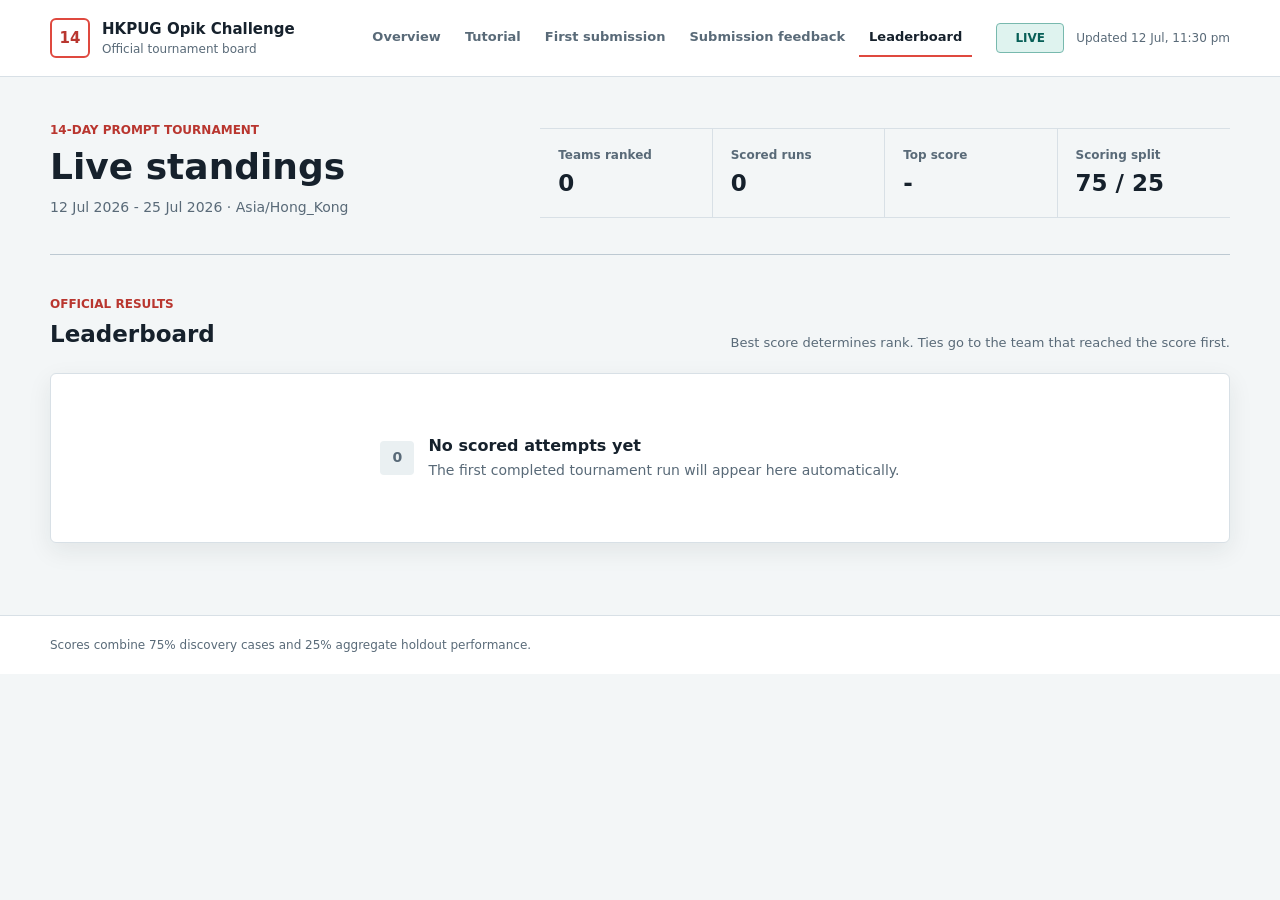
==== .github/tournament/dashboard/leaderboard/index.html @ 1b072b36 "Initial organizer snapshot" ====
<!doctype html>
<html lang="en">
  <head>
    <meta charset="utf-8">
    <meta name="viewport" content="width=device-width, initial-scale=1">
    <meta name="description" content="Official scores for the HKPUG Opik 14-Day Challenge.">
    <title>HKPUG Opik Challenge | Standings</title>
    <link rel="icon" href="data:,">
    <link rel="stylesheet" href="../styles.css">
    <script src="app.js?v=10" defer></script>
  </head>
  <body>
    <a class="skip-link" href="#main-content">Skip to standings</a>

    <header class="site-header">
      <div class="header-inner">
        <a class="brand" href="../" aria-label="HKPUG Opik Challenge manual">
          <span class="brand-mark" aria-hidden="true">14</span>
          <span>
            <strong>HKPUG Opik Challenge</strong>
            <small>Official tournament board</small>
          </span>
        </a>
        <div class="header-actions">
          <nav class="site-nav" aria-label="Challenge pages">
            <a href="../">Overview</a>
            <a href="../tutorial/">Tutorial</a>
            <a href="../start/">First submission</a>
            <a href="../submission-feedback/">Submission feedback</a>
            <a href="./" aria-current="page">Leaderboard</a>
          </nav>
          <div class="header-state">
            <span id="challenge-status" class="status-badge" role="status">Loading</span>
            <span id="last-updated" class="updated-at">Fetching scores...</span>
          </div>
        </div>
      </div>
    </header>

    <main id="main-content" class="page-shell" tabindex="-1">
      <section class="challenge-overview" aria-labelledby="page-title">
        <div class="title-block">
          <p class="eyebrow">14-day prompt tournament</p>
          <h1 id="page-title">Live standings</h1>
          <p id="challenge-dates" class="challenge-dates">Challenge schedule loading...</p>
        </div>

        <dl class="summary-grid" aria-label="Tournament summary">
          <div>
            <dt>Teams ranked</dt>
            <dd id="team-count">-</dd>
          </div>
          <div>
            <dt>Scored runs</dt>
            <dd id="run-count">-</dd>
          </div>
          <div>
            <dt>Top score</dt>
            <dd id="top-score">-</dd>
          </div>
          <div>
            <dt>Scoring split</dt>
            <dd id="score-weights">75 / 25</dd>
          </div>
        </dl>
      </section>

      <section class="standings" aria-labelledby="standings-title">
        <div class="section-heading">
          <div>
            <p class="eyebrow">Official results</p>
            <h2 id="standings-title">Leaderboard</h2>
          </div>
          <p>Best score determines rank. Ties go to the team that reached the score first.</p>
        </div>

        <div id="loading-state" class="message-state" role="status" aria-live="polite">
          <span class="loading-indicator" aria-hidden="true"></span>
          <div>
            <strong>Loading standings</strong>
            <p>Reading the latest published scores.</p>
          </div>
        </div>

        <div id="error-state" class="message-state error-state" role="alert" hidden>
          <span class="state-icon" aria-hidden="true">!</span>
          <div>
            <strong>Leaderboard data could not be loaded</strong>
            <p>Refresh the page in a moment. Published scores remain unchanged.</p>
          </div>
        </div>

        <div id="empty-state" class="message-state empty-state" aria-live="polite" hidden>
          <span class="state-icon" aria-hidden="true">0</span>
          <div>
            <strong>No scored attempts yet</strong>
            <p>The first completed tournament run will appear here automatically.</p>
          </div>
        </div>

        <div id="dashboard-content" hidden>
          <section class="score-history-panel" aria-labelledby="score-history-title">
            <div class="score-history-heading">
              <div>
                <p class="eyebrow">Tournament progress</p>
                <h2 id="score-history-title">Score history</h2>
                <p id="score-history-range" class="score-history-range">No score range yet</p>
              </div>
              <span id="score-history-submissions" class="score-history-submissions">
                0 scored runs
              </span>
            </div>
            <div id="score-history-legend" class="score-history-legend"></div>
            <div class="score-history-viewport" tabindex="0" aria-label="Scrollable score history chart">
              <svg
                id="score-history-chart"
                class="score-history-chart"
                viewBox="0 0 1200 500"
                role="img"
                aria-labelledby="score-history-svg-title score-history-svg-description"
                hidden
              >
                <title id="score-history-svg-title">Official score history by team</title>
                <desc id="score-history-svg-description">
                  Step lines show each team's highest official score reached so far.
                </desc>
              </svg>
              <p id="score-history-empty" class="score-history-empty">
                Score history appears after the first scored run.
              </p>
            </div>
          </section>

          <div class="table-shell" tabindex="0" aria-label="Scrollable leaderboard table">
            <table>
              <caption>
                Official team rank, best and latest scores, score movement, and attempts used.
              </caption>
              <thead>
                <tr>
                  <th scope="col">Rank</th>
                  <th scope="col">Team</th>
                  <th scope="col">Best</th>
                  <th scope="col">Latest</th>
                  <th scope="col">Movement</th>
                  <th scope="col">Attempts</th>
                </tr>
              </thead>
              <tbody id="leaderboard-body"></tbody>
            </table>
          </div>

          <section id="team-detail" class="team-detail" aria-labelledby="team-detail-title" tabindex="-1">
            <div class="detail-heading">
              <div>
                <p id="team-rank" class="eyebrow">Rank -</p>
                <h2 id="team-detail-title">Team performance</h2>
                <p id="team-identifier" class="team-identifier"></p>
              </div>
              <dl class="score-strip" aria-label="Selected team scores">
                <div>
                  <dt>Best</dt>
                  <dd id="detail-best">-</dd>
                </div>
                <div>
                  <dt>Latest</dt>
                  <dd id="detail-latest">-</dd>
                </div>
                <div>
                  <dt>Discovery</dt>
                  <dd id="detail-discovery">-</dd>
                </div>
                <div>
                  <dt>Holdout</dt>
                  <dd id="detail-holdout">-</dd>
                </div>
              </dl>
            </div>

            <div class="detail-grid">
              <section class="criteria-panel" aria-labelledby="criteria-title">
                <div class="panel-heading">
                  <h3 id="criteria-title">Best-run criteria</h3>
                  <span>Weighted points out of 100</span>
                </div>
                <div id="criterion-breakdown" class="criterion-breakdown"></div>
              </section>
            </div>
          </section>
        </div>

        <p id="screen-reader-status" class="visually-hidden" aria-live="polite"></p>
      </section>
    </main>

    <footer>
      <p>Scores combine 75% discovery cases and 25% aggregate holdout performance.</p>
    </footer>
  </body>
</html>
---- .github/tournament/dashboard/styles.css ----
:root {
  color-scheme: light;
  --ink: #16212c;
  --muted: #596a78;
  --quiet: #7b8994;
  --line: #d8e0e6;
  --line-strong: #bdc9d2;
  --page: #f3f6f7;
  --surface: #ffffff;
  --surface-soft: #eaf0f2;
  --coral: #df493f;
  --coral-dark: #b9362f;
  --teal: #087c70;
  --teal-soft: #dff3ef;
  --blue: #24658c;
  --blue-soft: #e4f0f7;
  --amber: #a86400;
  --amber-soft: #fff0cf;
  --danger: #a42b2b;
  --danger-soft: #fbe8e6;
  --shadow: 0 8px 24px rgb(22 33 44 / 8%);
  font-family:
    Inter, ui-sans-serif, system-ui, -apple-system, BlinkMacSystemFont, "Segoe UI",
    sans-serif;
  font-synthesis: none;
}

* {
  box-sizing: border-box;
  letter-spacing: 0;
}

html {
  background: var(--page);
  color: var(--ink);
  scroll-behavior: smooth;
}

body {
  min-width: 320px;
  min-height: 100vh;
  margin: 0;
  background: var(--page);
  line-height: 1.5;
}

button,
a {
  font: inherit;
}

button:focus-visible,
a:focus-visible,
[tabindex]:focus-visible {
  outline: 3px solid #f2a43a;
  outline-offset: 3px;
}

[hidden] {
  display: none !important;
}

.skip-link {
  position: fixed;
  top: 10px;
  left: 10px;
  z-index: 20;
  padding: 9px 13px;
  transform: translateY(-160%);
  border-radius: 4px;
  background: var(--ink);
  color: #fff;
  font-weight: 700;
  text-decoration: none;
}

.skip-link:focus {
  transform: translateY(0);
}

.site-header {
  border-bottom: 1px solid var(--line);
  background: var(--surface);
}

.header-inner,
.page-shell,
footer p {
  width: min(1180px, calc(100% - 40px));
  margin-inline: auto;
}

.header-inner {
  display: flex;
  min-height: 76px;
  align-items: center;
  justify-content: space-between;
  gap: 24px;
}

.brand {
  display: inline-flex;
  align-items: center;
  gap: 12px;
  color: var(--ink);
  text-decoration: none;
}

.brand-mark {
  display: grid;
  width: 40px;
  height: 40px;
  place-items: center;
  border: 2px solid var(--coral);
  border-radius: 6px;
  color: var(--coral-dark);
  font-size: 15px;
  font-weight: 800;
}

.brand strong,
.brand small {
  display: block;
}

.brand strong {
  font-size: 15px;
}

.brand small,
.updated-at {
  color: var(--muted);
  font-size: 12px;
}

.header-state {
  display: flex;
  align-items: center;
  gap: 12px;
}

.header-actions,
.site-nav {
  display: flex;
  align-items: center;
}

.header-actions {
  gap: 24px;
}

.site-nav {
  gap: 4px;
}

.site-nav a {
  padding: 8px 10px;
  border-bottom: 2px solid transparent;
  color: var(--muted);
  font-size: 13px;
  font-weight: 750;
  text-decoration: none;
}

.site-nav a:hover {
  color: var(--ink);
}

.site-nav a[aria-current="page"] {
  border-bottom-color: var(--coral);
  color: var(--ink);
}

.status-badge {
  min-width: 68px;
  padding: 5px 9px;
  border: 1px solid var(--line-strong);
  border-radius: 4px;
  background: var(--surface-soft);
  color: var(--muted);
  font-size: 12px;
  font-weight: 800;
  text-align: center;
  text-transform: uppercase;
}

.status-badge[data-status="live"] {
  border-color: #78b9ae;
  background: var(--teal-soft);
  color: #075f57;
}

.status-badge[data-status="upcoming"] {
  border-color: #e0b968;
  background: var(--amber-soft);
  color: #774700;
}

.status-badge[data-status="ended"] {
  border-color: var(--line-strong);
  background: var(--surface-soft);
  color: var(--ink);
}

.page-shell {
  padding-block: 44px 72px;
}

.challenge-overview {
  display: grid;
  grid-template-columns: minmax(260px, 0.85fr) minmax(540px, 1.35fr);
  gap: 56px;
  align-items: end;
  padding-bottom: 36px;
  border-bottom: 1px solid var(--line-strong);
}

.eyebrow {
  margin: 0 0 8px;
  color: var(--coral-dark);
  font-size: 12px;
  font-weight: 800;
  text-transform: uppercase;
}

h1,
h2,
h3,
p {
  margin-top: 0;
}

h1 {
  max-width: 560px;
  margin-bottom: 10px;
  font-size: 36px;
  line-height: 1.12;
}

h2 {
  margin-bottom: 6px;
  font-size: 23px;
  line-height: 1.2;
}

h3 {
  margin-bottom: 0;
  font-size: 16px;
}

.challenge-dates {
  margin-bottom: 0;
  color: var(--muted);
  font-size: 14px;
}

.summary-grid,
.score-strip {
  display: grid;
  margin: 0;
}

.summary-grid {
  grid-template-columns: repeat(4, minmax(100px, 1fr));
  border-block: 1px solid var(--line);
}

.summary-grid div {
  min-width: 0;
  padding: 17px 18px;
  border-right: 1px solid var(--line);
}

.summary-grid div:last-child {
  border-right: 0;
}

dt {
  color: var(--muted);
  font-size: 12px;
  font-weight: 700;
}

dd {
  margin: 2px 0 0;
  font-variant-numeric: tabular-nums;
}

.summary-grid dd {
  font-size: 23px;
  font-weight: 800;
}

.standings {
  padding-top: 40px;
}

.section-heading,
.detail-heading,
.panel-heading {
  display: flex;
  justify-content: space-between;
  gap: 24px;
}

.section-heading {
  align-items: end;
  margin-bottom: 18px;
}

.section-heading > p {
  max-width: 520px;
  margin-bottom: 2px;
  color: var(--muted);
  font-size: 13px;
  text-align: right;
}

.message-state {
  display: flex;
  min-height: 170px;
  align-items: center;
  justify-content: center;
  gap: 14px;
  border: 1px solid var(--line);
  border-radius: 6px;
  background: var(--surface);
  color: var(--muted);
  box-shadow: var(--shadow);
}

.message-state strong {
  color: var(--ink);
}

.message-state p {
  margin: 2px 0 0;
  font-size: 14px;
}

.loading-indicator {
  width: 20px;
  height: 20px;
  border: 2px solid var(--line-strong);
  border-top-color: var(--teal);
  border-radius: 50%;
  animation: spin 0.8s linear infinite;
}

.state-icon {
  display: grid;
  width: 34px;
  height: 34px;
  flex: 0 0 auto;
  place-items: center;
  border-radius: 4px;
  background: var(--surface-soft);
  color: var(--muted);
  font-size: 14px;
  font-weight: 800;
}

.error-state {
  border-color: #e9b9b4;
  background: var(--danger-soft);
}

.error-state .state-icon {
  background: #f3c9c4;
  color: var(--danger);
}

.table-shell {
  overflow-x: auto;
  border: 1px solid var(--line);
  border-radius: 6px;
  background: var(--surface);
  box-shadow: var(--shadow);
}

table {
  width: 100%;
  border-collapse: collapse;
  font-size: 14px;
}

caption {
  position: absolute;
  width: 1px;
  height: 1px;
  overflow: hidden;
  clip: rect(0 0 0 0);
  white-space: nowrap;
  clip-path: inset(50%);
}

th,
td {
  padding: 14px 16px;
  border-bottom: 1px solid var(--line);
  text-align: left;
  vertical-align: middle;
}

th {
  background: #f7f9fa;
  color: var(--muted);
  font-size: 11px;
  text-transform: uppercase;
}

tbody tr:last-child td {
  border-bottom: 0;
}

tbody tr[data-selected="true"] {
  background: #f0f8f6;
}

.rank-value {
  display: inline-grid;
  width: 32px;
  height: 28px;
  place-items: center;
  border-radius: 4px;
  background: var(--surface-soft);
  font-weight: 800;
  font-variant-numeric: tabular-nums;
}

.rank-value[data-podium="true"] {
  background: var(--amber-soft);
  color: #754600;
}

.team-button {
  padding: 2px 0;
  border: 0;
  background: transparent;
  color: var(--blue);
  cursor: pointer;
  font-weight: 800;
  text-align: left;
  text-decoration: underline;
  text-decoration-color: transparent;
  text-underline-offset: 3px;
}

.team-button:hover,
.team-button[aria-pressed="true"] {
  color: #164866;
  text-decoration-color: currentcolor;
}

.team-id {
  display: block;
  margin-top: 2px;
  color: var(--quiet);
  font-size: 11px;
}

.score-value {
  font-size: 16px;
  font-weight: 800;
  font-variant-numeric: tabular-nums;
}

.score-suffix {
  margin-left: 2px;
  color: var(--quiet);
  font-size: 10px;
  font-weight: 600;
}

.movement {
  font-weight: 750;
  font-variant-numeric: tabular-nums;
}

.movement[data-direction="up"] {
  color: var(--teal);
}

.movement[data-direction="down"] {
  color: var(--danger);
}

.movement[data-direction="new"],
.movement[data-direction="flat"] {
  color: var(--muted);
}

.attempt-meter {
  display: flex;
  align-items: center;
  gap: 8px;
  min-width: 100px;
}

.attempt-dots {
  display: grid;
  grid-template-columns: repeat(8, 6px);
  gap: 3px;
}

.attempt-dots span {
  width: 6px;
  height: 16px;
  border-radius: 2px;
  background: var(--line);
}

.attempt-dots span[data-used="true"] {
  background: var(--teal);
}

.score-history-panel {
  margin-top: 30px;
  padding: 28px 0 20px;
  border-top: 2px solid var(--ink);
  border-bottom: 1px solid var(--line);
}

.score-history-heading {
  display: flex;
  align-items: start;
  justify-content: space-between;
  gap: 24px;
}

.score-history-heading h2 {
  margin: 2px 0 0;
  font-size: 22px;
}

.score-history-range,
.score-history-submissions {
  color: var(--muted);
  font-size: 12px;
  font-variant-numeric: tabular-nums;
}

.score-history-range {
  margin: 5px 0 0;
}

.score-history-submissions {
  margin-top: 4px;
  white-space: nowrap;
}

.score-history-legend {
  display: flex;
  min-height: 38px;
  flex-wrap: wrap;
  align-items: center;
  gap: 9px 18px;
  margin-top: 12px;
}

.score-history-legend-item {
  display: inline-flex;
  align-items: center;
  gap: 7px;
  color: var(--muted);
  font-size: 11px;
  font-weight: 750;
}

.score-history-legend-swatch {
  width: 24px;
  height: 3px;
  flex: 0 0 auto;
  background: var(--series-color);
}

.score-history-viewport {
  position: relative;
  min-height: 360px;
  margin-top: 6px;
  overflow-x: auto;
  overscroll-behavior-inline: contain;
}

.score-history-chart {
  display: block;
  width: 100%;
  min-width: 880px;
  height: auto;
}

.score-history-empty {
  display: grid;
  min-height: 340px;
  place-items: center;
  margin: 0;
  color: var(--muted);
  text-align: center;
}

.score-chart-grid-line {
  stroke: #dfe6eb;
  stroke-width: 1;
}

.score-chart-axis-line {
  stroke: #97a6b2;
  stroke-width: 1;
}

.score-chart-axis-label {
  fill: var(--muted);
  font-family: inherit;
  font-size: 12px;
  font-variant-numeric: tabular-nums;
}

.score-chart-series-line {
  fill: none;
  stroke: var(--series-color);
  stroke-width: 3;
  stroke-linecap: round;
  stroke-linejoin: round;
}

.score-chart-point {
  fill: var(--surface);
  stroke: var(--series-color);
  stroke-width: 3;
}

.score-chart-label-connector {
  stroke: var(--series-color);
  stroke-width: 1.5;
}

.score-chart-label-box {
  fill: var(--surface);
  stroke: var(--line-strong);
  stroke-width: 1;
}

.score-chart-label-text {
  fill: var(--series-color);
  font-family: inherit;
  font-size: 12px;
  font-weight: 800;
  font-variant-numeric: tabular-nums;
}

.team-detail {
  margin-top: 28px;
  padding-top: 30px;
  border-top: 2px solid var(--ink);
}

.detail-heading {
  align-items: start;
  margin-bottom: 30px;
}

.team-identifier {
  margin-bottom: 0;
  color: var(--muted);
  font-size: 13px;
}

.score-strip {
  grid-template-columns: repeat(4, minmax(90px, 1fr));
  min-width: min(100%, 500px);
  border-bottom: 1px solid var(--line);
}

.score-strip div {
  padding: 7px 14px 13px;
  border-left: 1px solid var(--line);
}

.score-strip dd {
  font-size: 19px;
  font-weight: 800;
}

.detail-grid {
  display: grid;
  grid-template-columns: minmax(280px, 680px);
}

.panel-heading {
  align-items: baseline;
  margin-bottom: 18px;
  padding-bottom: 10px;
  border-bottom: 1px solid var(--line);
}

.panel-heading span {
  color: var(--muted);
  font-size: 11px;
}

.criterion-breakdown {
  display: grid;
  gap: 17px;
}

.criterion-row {
  display: grid;
  grid-template-columns: minmax(140px, 1fr) auto;
  gap: 6px 16px;
  align-items: center;
}

.criterion-row label {
  color: var(--ink);
  font-size: 13px;
  font-weight: 700;
}

.criterion-value {
  color: var(--muted);
  font-size: 12px;
  font-variant-numeric: tabular-nums;
}

.criterion-row progress {
  width: 100%;
  height: 9px;
  grid-column: 1 / -1;
  overflow: hidden;
  border: 0;
  border-radius: 3px;
  background: var(--surface-soft);
  appearance: none;
}

.criterion-row progress::-webkit-progress-bar {
  background: var(--surface-soft);
}

.criterion-row progress::-webkit-progress-value {
  background: var(--teal);
}

.criterion-row progress::-moz-progress-bar {
  background: var(--teal);
}

.manual-shell {
  padding-top: 0;
}

.manual-hero {
  display: grid;
  min-height: min(650px, calc(100vh - 76px));
  grid-template-columns: minmax(0, 1.25fr) minmax(320px, 0.75fr);
  gap: 72px;
  align-items: center;
  padding-block: 72px 64px;
  border-bottom: 1px solid var(--line-strong);
}

.manual-intro h1 {
  max-width: 760px;
  margin-bottom: 22px;
  font-size: 54px;
  line-height: 1.05;
}

.manual-lead {
  max-width: 720px;
  margin-bottom: 30px;
  color: var(--muted);
  font-size: 19px;
  line-height: 1.65;
}

.manual-actions {
  display: flex;
  flex-wrap: wrap;
  gap: 10px;
}

.button {
  display: inline-flex;
  min-height: 44px;
  align-items: center;
  justify-content: center;
  padding: 10px 16px;
  border: 1px solid var(--line-strong);
  border-radius: 5px;
  background: var(--surface);
  color: var(--ink);
  font-weight: 800;
  text-decoration: none;
}

.button:hover {
  border-color: var(--ink);
}

.button-primary {
  border-color: var(--coral);
  background: var(--coral);
  color: #fff;
}

.button-primary:hover {
  border-color: var(--coral-dark);
  background: var(--coral-dark);
}

.rule-rail {
  margin: 0;
  border-top: 2px solid var(--ink);
}

.rule-rail div {
  display: grid;
  grid-template-columns: 120px 1fr;
  gap: 18px;
  align-items: baseline;
  padding-block: 20px;
  border-bottom: 1px solid var(--line-strong);
}

.rule-rail dt {
  color: var(--quiet);
  text-transform: uppercase;
}

.rule-rail dd {
  font-size: 17px;
  font-weight: 800;
}

.manual-section {
  padding-block: 64px;
  border-bottom: 1px solid var(--line-strong);
}

.manual-section-heading {
  display: grid;
  grid-template-columns: minmax(260px, 0.9fr) minmax(320px, 1.1fr);
  gap: 48px;
  align-items: baseline;
  margin-bottom: 36px;
}

.manual-section-heading h2 {
  margin: 0;
  font-size: 30px;
}

.manual-section-heading p {
  max-width: 660px;
  margin: 0;
  color: var(--muted);
}

.trust-flow {
  display: grid;
  grid-template-columns: minmax(0, 1fr) 1px minmax(0, 1fr);
  gap: 42px;
  border-block: 1px solid var(--line);
}

.trust-flow article {
  padding-block: 34px;
}

.flow-divider {
  width: 1px;
  background: var(--line);
}

.step-number {
  display: inline-grid;
  width: 34px;
  height: 30px;
  place-items: center;
  margin-bottom: 18px;
  border-radius: 4px;
  background: var(--teal-soft);
  color: #075f57;
  font-size: 12px;
  font-weight: 850;
}

.trust-flow h3 {
  margin-bottom: 10px;
  font-size: 20px;
}

.trust-flow p {
  max-width: 520px;
  color: var(--muted);
}

.trust-flow .trust-result {
  margin-bottom: 0;
  color: var(--ink);
  font-size: 13px;
  font-weight: 750;
}

.instruction-list {
  margin: 0;
  padding: 0;
  border-top: 2px solid var(--ink);
  counter-reset: instruction;
  list-style: none;
}

.instruction-list li {
  display: grid;
  grid-template-columns: 64px minmax(0, 1fr);
  gap: 28px;
  padding-block: 30px;
  border-bottom: 1px solid var(--line);
  counter-increment: instruction;
}

.instruction-list li::before {
  content: counter(instruction, decimal-leading-zero);
  color: var(--coral-dark);
  font-size: 14px;
  font-weight: 850;
}

.instruction-list h3 {
  margin-bottom: 8px;
  font-size: 18px;
}

.instruction-list p {
  max-width: 780px;
  margin-bottom: 12px;
  color: var(--muted);
}

code,
pre {
  font-family: "SFMono-Regular", Consolas, "Liberation Mono", monospace;
}

code {
  font-size: 0.9em;
}

pre {
  max-width: 860px;
  overflow-x: auto;
  margin: 14px 0;
  padding: 16px 18px;
  border: 1px solid #263640;
  border-radius: 5px;
  background: #132027;
  color: #f4f7f8;
  font-size: 13px;
  line-height: 1.65;
}

.command-band {
  display: grid;
  grid-template-columns: repeat(2, minmax(0, 1fr));
  gap: 28px;
}

.command-band > div {
  min-width: 0;
}

.command-band h3 {
  margin-bottom: 12px;
}

.command-band pre {
  min-height: 174px;
  margin: 0;
}

.iteration-note {
  max-width: 900px;
  margin: 28px 0 0;
  padding-left: 18px;
  border-left: 3px solid var(--teal);
  color: var(--muted);
}

footer a {
  color: var(--blue);
  font-weight: 700;
}

footer {
  border-top: 1px solid var(--line);
  background: var(--surface);
}

footer p {
  margin-bottom: 0;
  padding-block: 20px;
  color: var(--muted);
  font-size: 12px;
}

.visually-hidden {
  position: absolute !important;
  width: 1px !important;
  height: 1px !important;
  overflow: hidden !important;
  clip: rect(1px, 1px, 1px, 1px) !important;
  white-space: nowrap !important;
  clip-path: inset(50%) !important;
}

@keyframes spin {
  to {
    transform: rotate(360deg);
  }
}

@media (max-width: 900px) {
  .challenge-overview,
  .detail-grid,
  .manual-hero,
  .manual-section-heading {
    grid-template-columns: 1fr;
  }

  .challenge-overview {
    gap: 28px;
  }

  .detail-grid {
    gap: 36px;
  }

  .manual-hero {
    gap: 42px;
  }

  .manual-section-heading {
    gap: 12px;
  }
}

@media (max-width: 720px) {
  .header-inner,
  .page-shell,
  footer p {
    width: min(100% - 28px, 1180px);
  }

  .header-inner {
    min-height: 70px;
  }

  .brand small,
  .updated-at {
    display: none;
  }

  .header-actions {
    gap: 8px;
  }

  .header-actions .header-state {
    display: none;
  }

  .site-nav a {
    padding-inline: 7px;
    font-size: 12px;
  }

  .page-shell {
    padding-block: 30px 48px;
  }

  h1 {
    font-size: 30px;
  }

  .manual-hero {
    min-height: 0;
    padding-block: 48px;
  }

  .manual-intro h1 {
    font-size: 38px;
  }

  .manual-lead {
    font-size: 17px;
  }

  .manual-section {
    padding-block: 48px;
  }

  .manual-section-heading h2 {
    font-size: 25px;
  }

  .trust-flow,
  .command-band {
    grid-template-columns: 1fr;
  }

  .trust-flow {
    gap: 0;
  }

  .flow-divider {
    width: 100%;
    height: 1px;
  }

  .instruction-list li {
    grid-template-columns: 38px minmax(0, 1fr);
    gap: 12px;
  }

  .command-band pre {
    min-height: 0;
  }

  .summary-grid {
    grid-template-columns: repeat(2, minmax(0, 1fr));
  }

  .summary-grid div:nth-child(2) {
    border-right: 0;
  }

  .summary-grid div:nth-child(-n + 2) {
    border-bottom: 1px solid var(--line);
  }

  .section-heading,
  .detail-heading {
    display: block;
  }

  .section-heading > p {
    margin-top: 12px;
    text-align: left;
  }

  .table-shell {
    overflow: visible;
    border: 0;
    background: transparent;
    box-shadow: none;
  }

  table,
  tbody {
    display: block;
  }

  thead {
    position: absolute;
    width: 1px;
    height: 1px;
    overflow: hidden;
    clip: rect(0 0 0 0);
    clip-path: inset(50%);
  }

  tbody {
    display: grid;
    gap: 12px;
  }

  tbody tr {
    display: grid;
    grid-template-columns: 44px minmax(0, 1fr) auto;
    align-items: center;
    border: 1px solid var(--line);
    border-radius: 6px;
    background: var(--surface);
    box-shadow: 0 4px 14px rgb(22 33 44 / 6%);
  }

  tbody tr[data-selected="true"] {
    border-color: #7eb8ae;
  }

  tbody td {
    padding: 12px 14px;
    border-bottom: 1px solid var(--line);
  }

  tbody td::before {
    content: attr(data-label);
    color: var(--muted);
    font-size: 10px;
    font-weight: 750;
    text-transform: uppercase;
  }

  tbody .cell-rank,
  tbody .cell-team,
  tbody .cell-best {
    border-bottom: 1px solid var(--line);
  }

  tbody .cell-rank::before,
  tbody .cell-team::before,
  tbody .cell-best::before {
    display: none;
  }

  tbody .cell-rank {
    padding-right: 0;
  }

  tbody .cell-best {
    text-align: right;
  }

  tbody .cell-latest,
  tbody .cell-movement,
  tbody .cell-attempts {
    display: flex;
    grid-column: 1 / -1;
    align-items: center;
    justify-content: space-between;
    gap: 12px;
  }

  tbody .cell-attempts {
    border-bottom: 0;
  }

  .score-strip {
    grid-template-columns: repeat(2, 1fr);
    margin-top: 22px;
  }

  .score-strip div:nth-child(n + 3) {
    border-top: 1px solid var(--line);
  }

  .score-history-heading {
    display: block;
  }

  .score-history-submissions {
    display: block;
    margin-top: 12px;
  }

  .score-history-viewport {
    min-height: 330px;
  }

  .score-history-chart {
    min-width: 820px;
  }
}

.overview-shell,
.tutorial-shell {
  padding-top: 0;
}

.overview-hero {
  display: grid;
  min-height: 540px;
  grid-template-columns: minmax(0, 1.2fr) minmax(300px, 0.8fr);
  gap: 72px;
  align-items: center;
  padding-block: 72px 64px;
  border-bottom: 1px solid var(--line-strong);
}

.overview-copy h1 {
  max-width: 720px;
  margin-bottom: 22px;
  font-size: 52px;
  line-height: 1.08;
}

.overview-copy > p {
  max-width: 700px;
  margin-bottom: 30px;
  color: var(--muted);
  font-size: 18px;
  line-height: 1.7;
}

.overview-metrics {
  margin: 0;
  border-top: 2px solid var(--ink);
}

.overview-metrics div {
  display: grid;
  grid-template-columns: minmax(120px, 0.8fr) minmax(120px, 1fr);
  gap: 20px;
  align-items: baseline;
  padding-block: 20px;
  border-bottom: 1px solid var(--line-strong);
}

.overview-metrics dd {
  font-size: 18px;
  font-weight: 800;
}

.overview-section {
  padding-block: 64px;
  border-bottom: 1px solid var(--line-strong);
}

.section-intro {
  display: grid;
  grid-template-columns: minmax(240px, 0.75fr) minmax(320px, 1.25fr);
  gap: 48px;
  align-items: baseline;
  margin-bottom: 34px;
}

.section-intro h2 {
  margin: 0;
  font-size: 30px;
}

.section-intro p {
  max-width: 680px;
  margin: 0;
  color: var(--muted);
}

.route-grid {
  display: grid;
  grid-template-columns: repeat(3, minmax(0, 1fr));
  gap: 18px;
}

.route-grid-four {
  grid-template-columns: repeat(2, minmax(0, 1fr));
}

.route-card {
  display: flex;
  min-height: 270px;
  flex-direction: column;
  padding: 26px;
  border: 1px solid var(--line);
  border-radius: 6px;
  background: var(--surface);
  box-shadow: var(--shadow);
}

.route-index,
.section-number {
  color: var(--coral-dark);
  font-size: 12px;
  font-weight: 850;
}

.route-card h3 {
  margin: 28px 0 10px;
  font-size: 20px;
}

.route-card p {
  margin-bottom: 24px;
  color: var(--muted);
}

.route-link {
  margin-top: auto;
  color: var(--blue);
  font-weight: 800;
  text-underline-offset: 3px;
}

.route-link:hover {
  color: #164866;
}

.rules-layout {
  display: grid;
  grid-template-columns: minmax(260px, 0.8fr) minmax(420px, 1.2fr);
  gap: 72px;
}

.compact-intro {
  display: block;
  margin: 0;
}

.compact-intro h2 {
  margin-bottom: 14px;
}

.rules-list {
  margin: 0;
  border-top: 2px solid var(--ink);
}

.rules-list div {
  padding-block: 18px;
  border-bottom: 1px solid var(--line);
}

.rules-list dd {
  margin-top: 6px;
  color: var(--ink);
  font-weight: 700;
}

.tutorial-hero {
  display: grid;
  grid-template-columns: minmax(0, 1.15fr) minmax(340px, 0.85fr);
  gap: 64px;
  align-items: end;
  padding-block: 66px 52px;
  border-bottom: 1px solid var(--line-strong);
}

.tutorial-hero h1 {
  max-width: 720px;
  margin-bottom: 18px;
  font-size: 46px;
}

.tutorial-lede {
  max-width: 700px;
  margin-bottom: 0;
  color: var(--muted);
  font-size: 18px;
  line-height: 1.65;
}

.tutorial-progress {
  display: grid;
  grid-template-columns: repeat(3, minmax(0, 1fr));
  margin: 0;
  padding: 0;
  border-block: 1px solid var(--line-strong);
  list-style: none;
}

.tutorial-progress li {
  min-width: 0;
  padding: 16px;
  border-right: 1px solid var(--line);
  color: var(--muted);
  font-size: 12px;
  font-weight: 750;
}

.tutorial-progress li:last-child {
  border-right: 0;
}

.tutorial-progress span {
  display: block;
  margin-bottom: 7px;
  color: var(--coral-dark);
  font-size: 15px;
  font-weight: 850;
}

.tutorial-section {
  padding-block: 58px;
  border-bottom: 1px solid var(--line-strong);
}

.tutorial-section-header {
  display: grid;
  grid-template-columns: minmax(260px, 0.85fr) minmax(360px, 1.15fr);
  gap: 52px;
  align-items: baseline;
  margin-bottom: 30px;
}

.tutorial-section-header h2 {
  margin: 8px 0 0;
  font-size: 28px;
}

.tutorial-section-header > p {
  max-width: 680px;
  margin: 0;
  color: var(--muted);
}

.release-action {
  margin-bottom: 28px;
}

.platform-list {
  display: grid;
  grid-template-columns: repeat(3, minmax(0, 1fr));
  border-block: 1px solid var(--line);
}

.platform-list article {
  min-width: 0;
  padding: 24px;
  border-right: 1px solid var(--line);
}

.platform-list article:last-child {
  border-right: 0;
}

.platform-list h3 {
  margin-bottom: 10px;
  font-size: 18px;
}

.platform-list p,
.command-step p,
.command-note {
  color: var(--muted);
}

.platform-list p {
  margin-bottom: 0;
}

.two-column-list {
  grid-template-columns: repeat(2, minmax(0, 1fr));
}

.two-column-list pre {
  min-height: 150px;
  margin-bottom: 0;
}

.command-note {
  margin: 22px 0 0;
}

.command-note a {
  color: var(--blue);
}

.command-step + .command-step {
  margin-top: 32px;
  padding-top: 30px;
  border-top: 1px solid var(--line);
}

.command-step h3 {
  margin-bottom: 10px;
}

.command-step p {
  max-width: 820px;
  margin-bottom: 0;
}

.plain-checklist {
  display: grid;
  gap: 14px;
  max-width: 900px;
  margin: 28px 0 0;
  padding-left: 22px;
}

.plain-checklist li {
  padding-left: 6px;
  color: var(--muted);
}

.review-checklist {
  grid-template-columns: repeat(2, minmax(0, 1fr));
  gap: 0 48px;
}

.score-action-guide {
  border-top: 2px solid var(--ink);
}

.score-action-head,
.score-action-guide article {
  display: grid;
  grid-template-columns: minmax(150px, 0.65fr) minmax(240px, 1.15fr) minmax(280px, 1.35fr);
  gap: 28px;
}

.score-action-head {
  padding: 12px 16px;
  border-bottom: 1px solid var(--line-strong);
  background: var(--surface-soft);
  color: var(--muted);
  font-size: 11px;
  font-weight: 850;
  text-transform: uppercase;
}

.score-action-guide article {
  padding: 20px 16px;
  border-bottom: 1px solid var(--line);
}

.score-action-guide h3,
.score-action-guide p {
  margin: 0;
}

.score-action-guide h3 {
  font-size: 16px;
}

.score-action-guide p {
  color: var(--muted);
  font-size: 14px;
}

.score-action-guide p strong {
  display: none;
  color: var(--ink);
}

.iteration-steps {
  display: grid;
  grid-template-columns: repeat(4, minmax(0, 1fr));
  margin: 0;
  padding: 0;
  border-block: 1px solid var(--line);
  list-style: none;
}

.iteration-steps li {
  display: grid;
  grid-template-columns: 30px minmax(0, 1fr);
  gap: 12px;
  padding: 22px 18px;
  border-right: 1px solid var(--line);
}

.iteration-steps li:last-child {
  border-right: 0;
}

.iteration-steps li > span {
  display: grid;
  width: 28px;
  height: 28px;
  place-items: center;
  border-radius: 4px;
  background: var(--teal-soft);
  color: #075f57;
  font-size: 12px;
  font-weight: 850;
}

.iteration-steps strong {
  display: block;
  margin-bottom: 7px;
}

.iteration-steps p {
  margin: 0;
  color: var(--muted);
  font-size: 13px;
}

.iteration-warning {
  max-width: 980px;
  margin-top: 28px;
  padding: 18px 20px;
  border-left: 3px solid var(--coral);
  background: #fff4f2;
}

.iteration-warning p {
  margin: 5px 0 0;
  color: var(--muted);
}

.info-note {
  max-width: 900px;
  margin-top: 30px;
  padding: 18px 20px;
  border-left: 3px solid var(--teal);
  background: var(--teal-soft);
}

.info-note p {
  margin: 4px 0 0;
  color: #285b56;
}

.next-route {
  display: flex;
  align-items: center;
  justify-content: space-between;
  gap: 32px;
  padding-block: 48px;
}

.next-route h2 {
  margin-bottom: 8px;
}

.next-route p {
  max-width: 680px;
  margin-bottom: 0;
  color: var(--muted);
}

.next-route-actions {
  display: flex;
  flex: 0 0 auto;
  gap: 10px;
}

.onboarding-hero {
  align-items: center;
}

.hero-actions {
  display: flex;
  flex-wrap: wrap;
  gap: 10px;
  margin-top: 28px;
}

.onboarding-setup {
  display: grid;
  grid-template-columns: repeat(2, minmax(0, 1fr));
  border-block: 1px solid var(--line);
}

.onboarding-setup > div {
  min-width: 0;
  padding: 24px;
  border-right: 1px solid var(--line);
}

.onboarding-setup > div:last-child {
  border-right: 0;
}

.onboarding-setup h3 {
  margin-bottom: 12px;
  font-size: 18px;
}

.onboarding-setup p {
  margin-bottom: 0;
  color: var(--muted);
}

.artifact-checksum {
  display: flex;
  gap: 12px;
  margin: 20px 0 0;
  color: var(--muted);
  font-size: 13px;
}

.artifact-checksum code {
  overflow-wrap: anywhere;
}

.onboarding-guide-steps {
  display: grid;
  grid-template-columns: repeat(2, minmax(0, 1fr));
  gap: 24px;
  margin: 0;
  padding: 0;
  list-style: none;
}

.onboarding-guide-steps figure {
  margin: 0;
}

.onboarding-guide-steps img {
  display: block;
  width: 100%;
  height: auto;
  border: 1px solid var(--line-strong);
}

.onboarding-guide-steps figcaption {
  display: grid;
  grid-template-columns: 34px minmax(0, 1fr);
  gap: 12px;
  padding-top: 14px;
}

.onboarding-guide-steps figcaption > span {
  display: grid;
  width: 32px;
  height: 32px;
  place-items: center;
  background: var(--teal-soft);
  color: var(--teal);
  font-weight: 850;
}

.onboarding-guide-steps small {
  display: block;
  margin-top: 4px;
  color: var(--muted);
  line-height: 1.5;
}

.case-nav {
  display: grid;
  grid-template-columns: repeat(3, minmax(0, 1fr));
  margin-bottom: 30px;
  border: 1px solid var(--line-strong);
}

.case-nav a {
  display: grid;
  grid-template-columns: 42px minmax(0, 1fr);
  gap: 8px;
  min-width: 0;
  padding: 14px 16px;
  border-right: 1px solid var(--line);
  border-bottom: 1px solid var(--line);
  color: var(--ink);
  text-decoration: none;
}

.case-nav a:nth-child(3n) {
  border-right: 0;
}

.case-nav a:nth-last-child(-n + 3) {
  border-bottom: 0;
}

.case-nav b {
  color: var(--coral-dark);
}

.case-list {
  border-top: 1px solid var(--line-strong);
}

.case {
  scroll-margin-top: 96px;
  border-bottom: 1px solid var(--line-strong);
}

.case > summary {
  display: grid;
  grid-template-columns: 72px minmax(0, 1fr) 24px;
  gap: 18px;
  align-items: center;
  padding-block: 24px;
  cursor: pointer;
  list-style: none;
}

.case > summary::-webkit-details-marker,
.answer-reveal > summary::-webkit-details-marker {
  display: none;
}

.case-number {
  color: var(--coral-dark);
  font-size: 20px;
  font-weight: 850;
}

.case-title strong,
.case-title small {
  display: block;
}

.case-title strong {
  font-size: 20px;
}

.case-title small {
  margin-top: 4px;
  color: var(--muted);
}

.case-toggle::before {
  content: "+";
  color: var(--muted);
  font-size: 24px;
}

.case[open] .case-toggle::before {
  content: "-";
}

.case-body {
  padding: 0 0 34px 90px;
}

.ba-flag {
  max-width: 900px;
  padding: 16px 18px;
  border-left: 3px solid var(--coral);
  background: var(--coral-soft);
}

.question-list {
  display: grid;
  gap: 0;
  max-width: 1000px;
  margin: 24px 0;
  padding-left: 28px;
}

.question-list li {
  display: grid;
  grid-template-columns: 96px minmax(0, 1fr);
  gap: 14px;
  padding: 15px 0;
  border-bottom: 1px solid var(--line);
}

.question-list li::marker {
  color: var(--muted);
  font-weight: 800;
}

.evidence-badge {
  align-self: start;
  width: max-content;
  padding: 3px 8px;
  border: 1px solid var(--line-strong);
  color: var(--muted);
  font-size: 11px;
  font-weight: 850;
  text-transform: uppercase;
}

.evidence-badge.code {
  border-color: #b9add8;
  color: #6545a0;
}

.evidence-badge.experiment {
  border-color: #8bbec6;
  color: #176e78;
}

.choices {
  display: block;
  margin-top: 7px;
  color: var(--muted);
  font-size: 13px;
}

.answer-reveal {
  max-width: 1000px;
  border: 1px solid var(--line-strong);
}

.answer-reveal > summary {
  padding: 14px 18px;
  cursor: pointer;
  color: var(--blue);
  font-weight: 800;
  list-style: none;
}

.answer-reveal[open] > summary {
  border-bottom: 1px solid var(--line);
}

.answer-reveal dl {
  display: grid;
  grid-template-columns: repeat(4, minmax(0, 1fr));
  margin: 0;
}

.answer-reveal dl > div {
  min-width: 0;
  padding: 16px;
  border-right: 1px solid var(--line);
}

.answer-reveal dl > div:last-child {
  border-right: 0;
}

.answer-reveal dt {
  margin-bottom: 7px;
  color: var(--muted);
  font-size: 12px;
  font-weight: 850;
}

.answer-reveal dd {
  margin: 0;
  overflow-wrap: anywhere;
}

.answer-reveal > p {
  margin: 0;
  padding: 0 16px 16px;
  color: var(--muted);
}

@media (max-width: 900px) {
  .overview-hero,
  .rules-layout,
  .tutorial-hero,
  .tutorial-section-header {
    grid-template-columns: 1fr;
  }

  .overview-hero,
  .tutorial-hero {
    gap: 38px;
  }

  .route-grid {
    grid-template-columns: 1fr;
  }

  .route-card {
    min-height: 0;
  }

  .rules-layout,
  .tutorial-section-header {
    gap: 18px;
  }

  .score-action-head {
    display: none;
  }

  .score-action-guide article {
    grid-template-columns: minmax(150px, 0.5fr) minmax(0, 1fr);
  }

  .score-action-guide article p:last-child {
    grid-column: 2;
  }

  .score-action-guide p strong {
    display: block;
    margin-bottom: 4px;
  }

  .iteration-steps {
    grid-template-columns: repeat(2, minmax(0, 1fr));
  }

  .iteration-steps li:nth-child(2) {
    border-right: 0;
  }

  .iteration-steps li:nth-child(-n + 2) {
    border-bottom: 1px solid var(--line);
  }

  .onboarding-setup,
  .onboarding-guide-steps {
    grid-template-columns: 1fr;
  }

  .onboarding-setup > div {
    padding-inline: 0;
    border-right: 0;
    border-bottom: 1px solid var(--line);
  }

  .onboarding-setup > div:last-child {
    border-bottom: 0;
  }
}

@media (max-width: 720px) {
  .participant-header .header-inner {
    display: block;
    padding-block: 12px;
  }

  .participant-header .site-nav {
    flex-wrap: wrap;
    margin-top: 10px;
  }

  .overview-hero {
    min-height: 0;
    padding-block: 46px;
  }

  .overview-copy h1,
  .tutorial-hero h1 {
    font-size: 36px;
  }

  .overview-copy > p,
  .tutorial-lede {
    font-size: 16px;
  }

  .overview-metrics div,
  .section-intro {
    grid-template-columns: 1fr;
  }

  .overview-metrics div {
    gap: 4px;
  }

  .overview-section,
  .tutorial-section {
    padding-block: 46px;
  }

  .section-intro {
    gap: 12px;
  }

  .route-card {
    padding: 22px;
  }

  .tutorial-hero {
    padding-block: 46px 40px;
  }

  .tutorial-progress,
  .platform-list,
  .two-column-list,
  .review-checklist,
  .score-action-guide article,
  .iteration-steps {
    grid-template-columns: 1fr;
  }

  .score-action-guide article {
    gap: 12px;
    padding-inline: 0;
  }

  .score-action-guide article p:last-child {
    grid-column: auto;
  }

  .iteration-steps li {
    border-right: 0;
    border-bottom: 1px solid var(--line);
  }

  .iteration-steps li:last-child {
    border-bottom: 0;
  }

  .tutorial-progress li,
  .platform-list article {
    border-right: 0;
    border-bottom: 1px solid var(--line);
  }

  .tutorial-progress li:last-child,
  .platform-list article:last-child {
    border-bottom: 0;
  }

  .platform-list article {
    padding: 22px 0;
  }

  .two-column-list pre {
    min-height: 0;
  }

  .next-route {
    display: block;
  }

  .next-route .button,
  .next-route-actions {
    width: 100%;
    margin-top: 22px;
  }

  .next-route-actions {
    flex-direction: column;
  }

  .hero-actions,
  .hero-actions .button {
    width: 100%;
  }

  .artifact-checksum {
    display: block;
  }

  .artifact-checksum code {
    display: block;
    margin-top: 6px;
  }

  .case-nav {
    grid-template-columns: 1fr;
  }

  .case-nav a,
  .case-nav a:nth-child(3n),
  .case-nav a:nth-last-child(-n + 3) {
    border-right: 0;
    border-bottom: 1px solid var(--line);
  }

  .case-nav a:last-child {
    border-bottom: 0;
  }

  .case > summary {
    grid-template-columns: 50px minmax(0, 1fr) 20px;
    gap: 10px;
  }

  .case-title strong {
    font-size: 17px;
  }

  .case-body {
    padding-left: 0;
  }

  .question-list li {
    grid-template-columns: 1fr;
    gap: 8px;
  }

  .answer-reveal dl {
    grid-template-columns: 1fr;
  }

  .answer-reveal dl > div {
    border-right: 0;
    border-bottom: 1px solid var(--line);
  }

  .answer-reveal dl > div:last-child {
    border-bottom: 0;
  }
}

@media (prefers-reduced-motion: reduce) {
  html {
    scroll-behavior: auto;
  }

  .loading-indicator {
    animation: none;
  }
}
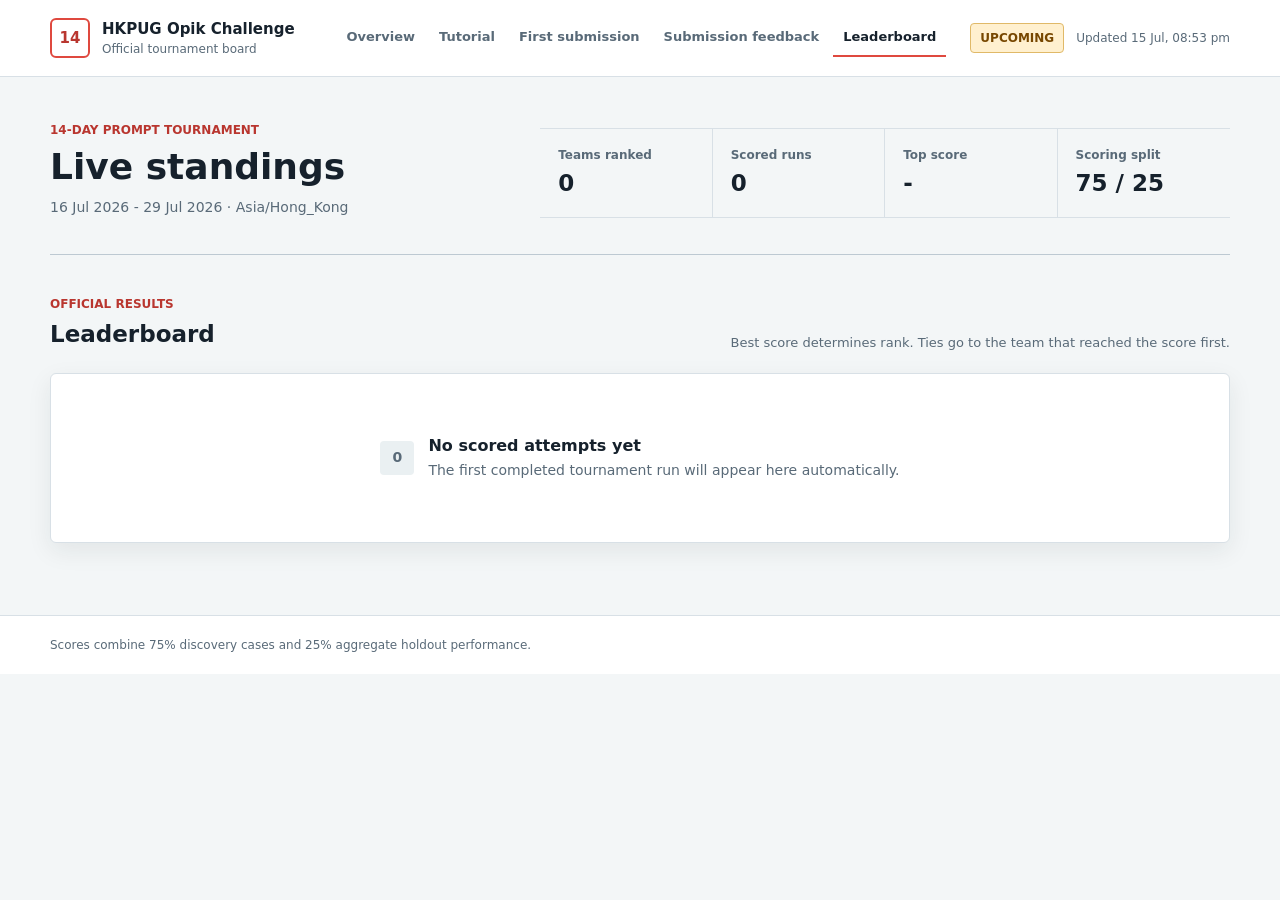
==== commit 554d9c97: "Prepare tournament scoring for production" ====
--- a/.github/tournament/dashboard/leaderboard/index.html
+++ b/.github/tournament/dashboard/leaderboard/index.html
@@ -6,7 +6,7 @@
     <meta name="description" content="Official scores for the HKPUG Opik 14-Day Challenge.">
     <title>HKPUG Opik Challenge | Standings</title>
     <link rel="icon" href="data:,">
-    <link rel="stylesheet" href="../styles.css">
+    <link rel="stylesheet" href="../styles.css?v=11">
     <script src="app.js?v=10" defer></script>
   </head>
   <body>
--- a/.github/tournament/dashboard/styles.css
+++ b/.github/tournament/dashboard/styles.css
@@ -1054,6 +1054,10 @@
 
   .header-inner {
     min-height: 70px;
+    align-items: flex-start;
+    flex-direction: column;
+    gap: 8px;
+    padding-block: 12px;
   }
 
   .brand small,
@@ -1062,6 +1066,7 @@
   }
 
   .header-actions {
+    width: 100%;
     gap: 8px;
   }
 
@@ -1072,6 +1077,10 @@
   .site-nav a {
     padding-inline: 7px;
     font-size: 12px;
+  }
+
+  .site-nav {
+    flex-wrap: wrap;
   }
 
   .page-shell {
@@ -1314,6 +1323,236 @@
 .overview-section {
   padding-block: 64px;
   border-bottom: 1px solid var(--line-strong);
+}
+
+.scenario-section {
+  padding-block: 72px;
+}
+
+.scenario-lead {
+  display: grid;
+  grid-template-columns: minmax(300px, 0.9fr) minmax(360px, 1.1fr);
+  gap: 64px;
+  align-items: end;
+}
+
+.scenario-lead h2 {
+  max-width: 560px;
+  margin: 0;
+  font-size: 34px;
+  line-height: 1.18;
+}
+
+.scenario-lead > p {
+  max-width: 650px;
+  margin: 0;
+  color: var(--muted);
+  font-size: 16px;
+  line-height: 1.7;
+}
+
+.scenario-flow {
+  display: grid;
+  grid-template-columns: repeat(4, minmax(0, 1fr));
+  margin: 42px 0 0;
+  padding: 0;
+  border-block: 1px solid var(--line-strong);
+  list-style: none;
+}
+
+.scenario-flow li {
+  min-width: 0;
+  padding: 26px 24px 28px;
+  border-right: 1px solid var(--line);
+}
+
+.scenario-flow li:first-child {
+  padding-left: 0;
+}
+
+.scenario-flow li:last-child {
+  padding-right: 0;
+  border-right: 0;
+}
+
+.scenario-step {
+  color: var(--coral-dark);
+  font-size: 12px;
+  font-weight: 850;
+}
+
+.scenario-flow h3 {
+  margin: 22px 0 8px;
+  font-size: 18px;
+}
+
+.scenario-flow p {
+  margin: 0;
+  color: var(--muted);
+  font-size: 14px;
+}
+
+.scenario-queue {
+  display: grid;
+  grid-template-columns: minmax(320px, 0.85fr) minmax(440px, 1.15fr);
+  gap: 64px;
+  align-items: start;
+  padding-top: 42px;
+}
+
+.scenario-queue-copy h3 {
+  margin: 16px 0 10px;
+  font-size: 24px;
+}
+
+.scenario-queue-copy p {
+  margin: 0;
+  color: var(--muted);
+}
+
+.domain-list {
+  display: grid;
+  grid-template-columns: repeat(2, minmax(0, 1fr));
+  margin: 0;
+  padding: 0;
+  border-top: 1px solid var(--line-strong);
+  border-left: 1px solid var(--line-strong);
+  list-style: none;
+}
+
+.domain-list li {
+  min-width: 0;
+  padding: 12px 14px;
+  border-right: 1px solid var(--line-strong);
+  border-bottom: 1px solid var(--line-strong);
+  background: rgb(255 255 255 / 45%);
+  font-size: 13px;
+  font-weight: 750;
+}
+
+.scenario-pressure {
+  display: grid;
+  grid-template-columns: minmax(180px, 0.35fr) minmax(360px, 1.65fr);
+  gap: 32px;
+  margin-top: 36px;
+  padding: 20px 22px;
+  border-left: 3px solid var(--teal);
+  background: var(--teal-soft);
+}
+
+.scenario-pressure p {
+  max-width: 760px;
+  margin: 0;
+  color: #345f5a;
+}
+
+.settings-section {
+  padding-block: 60px;
+}
+
+.settings-grid {
+  display: grid;
+  grid-template-columns: repeat(4, minmax(0, 1fr));
+  margin: 36px 0 0;
+  border-block: 1px solid var(--line-strong);
+}
+
+.settings-grid > div {
+  min-width: 0;
+  padding: 22px 20px;
+  border-right: 1px solid var(--line);
+}
+
+.settings-grid > div:first-child {
+  padding-left: 0;
+}
+
+.settings-grid > div:last-child {
+  padding-right: 0;
+  border-right: 0;
+}
+
+.settings-grid dt {
+  color: var(--coral-dark);
+  font-size: 12px;
+  font-weight: 850;
+  text-transform: uppercase;
+}
+
+.settings-grid dd {
+  margin: 10px 0 0;
+  color: var(--ink);
+  font-weight: 750;
+}
+
+.settings-note {
+  max-width: 920px;
+  margin: 24px 0 0;
+  color: var(--muted);
+}
+
+.routing-grid {
+  display: grid;
+  grid-template-columns: repeat(4, minmax(0, 1fr));
+  margin-top: 28px;
+  border-block: 1px solid var(--line-strong);
+}
+
+.routing-grid article {
+  min-width: 0;
+  padding: 24px 20px;
+  border-right: 1px solid var(--line);
+}
+
+.routing-grid article:first-child {
+  padding-left: 0;
+}
+
+.routing-grid article:last-child {
+  padding-right: 0;
+  border-right: 0;
+}
+
+.routing-grid span {
+  color: var(--coral-dark);
+  font-size: 12px;
+  font-weight: 850;
+}
+
+.routing-grid h3 {
+  margin: 16px 0 8px;
+  font-size: 17px;
+}
+
+.routing-grid p {
+  margin: 0;
+  color: var(--muted);
+  font-size: 14px;
+}
+
+.experiment-journal {
+  display: grid;
+  grid-template-columns: minmax(240px, 0.7fr) minmax(360px, 1.3fr);
+  gap: 46px;
+  align-items: start;
+  margin-top: 34px;
+  padding: 24px;
+  border-left: 3px solid var(--teal);
+  background: var(--teal-soft);
+}
+
+.experiment-journal h3 {
+  margin: 12px 0 0;
+  font-size: 20px;
+}
+
+.experiment-journal ol {
+  display: grid;
+  grid-template-columns: repeat(2, minmax(0, 1fr));
+  gap: 12px 28px;
+  margin: 0;
+  padding-left: 22px;
+  color: #345f5a;
 }
 
 .section-intro {
@@ -2009,7 +2248,10 @@
   .overview-hero,
   .rules-layout,
   .tutorial-hero,
-  .tutorial-section-header {
+  .tutorial-section-header,
+  .scenario-lead,
+  .scenario-queue,
+  .experiment-journal {
     grid-template-columns: 1fr;
   }
 
@@ -2027,8 +2269,54 @@
   }
 
   .rules-layout,
-  .tutorial-section-header {
+  .tutorial-section-header,
+  .scenario-lead,
+  .scenario-queue,
+  .experiment-journal {
     gap: 18px;
+  }
+
+  .scenario-flow,
+  .settings-grid,
+  .routing-grid {
+    grid-template-columns: repeat(2, minmax(0, 1fr));
+  }
+
+  .scenario-flow li:nth-child(2),
+  .settings-grid > div:nth-child(2),
+  .routing-grid article:nth-child(2) {
+    border-right: 0;
+  }
+
+  .scenario-flow li:nth-child(-n + 2),
+  .settings-grid > div:nth-child(-n + 2),
+  .routing-grid article:nth-child(-n + 2) {
+    border-bottom: 1px solid var(--line);
+  }
+
+  .scenario-flow li,
+  .scenario-flow li:first-child,
+  .scenario-flow li:last-child,
+  .settings-grid > div,
+  .settings-grid > div:first-child,
+  .settings-grid > div:last-child,
+  .routing-grid article,
+  .routing-grid article:first-child,
+  .routing-grid article:last-child {
+    padding-inline: 20px;
+  }
+
+  .scenario-flow li:nth-child(odd),
+  .settings-grid > div:nth-child(odd),
+  .routing-grid article:nth-child(odd) {
+    padding-left: 0;
+  }
+
+  .scenario-flow li:nth-child(even),
+  .settings-grid > div:nth-child(even),
+  .routing-grid article:nth-child(even) {
+    padding-right: 0;
+    border-right: 0;
   }
 
   .score-action-head {
@@ -2114,6 +2402,43 @@
   .overview-section,
   .tutorial-section {
     padding-block: 46px;
+  }
+
+  .scenario-section {
+    padding-block: 46px;
+  }
+
+  .scenario-flow,
+  .domain-list,
+  .scenario-pressure,
+  .settings-grid,
+  .routing-grid,
+  .experiment-journal ol {
+    grid-template-columns: 1fr;
+  }
+
+  .scenario-flow li,
+  .scenario-flow li:first-child,
+  .scenario-flow li:last-child,
+  .settings-grid > div,
+  .settings-grid > div:first-child,
+  .settings-grid > div:last-child,
+  .routing-grid article,
+  .routing-grid article:first-child,
+  .routing-grid article:last-child {
+    padding: 20px 0;
+    border-right: 0;
+    border-bottom: 1px solid var(--line);
+  }
+
+  .scenario-flow li:last-child,
+  .settings-grid > div:last-child,
+  .routing-grid article:last-child {
+    border-bottom: 0;
+  }
+
+  .scenario-pressure {
+    gap: 10px;
   }
 
   .section-intro {
